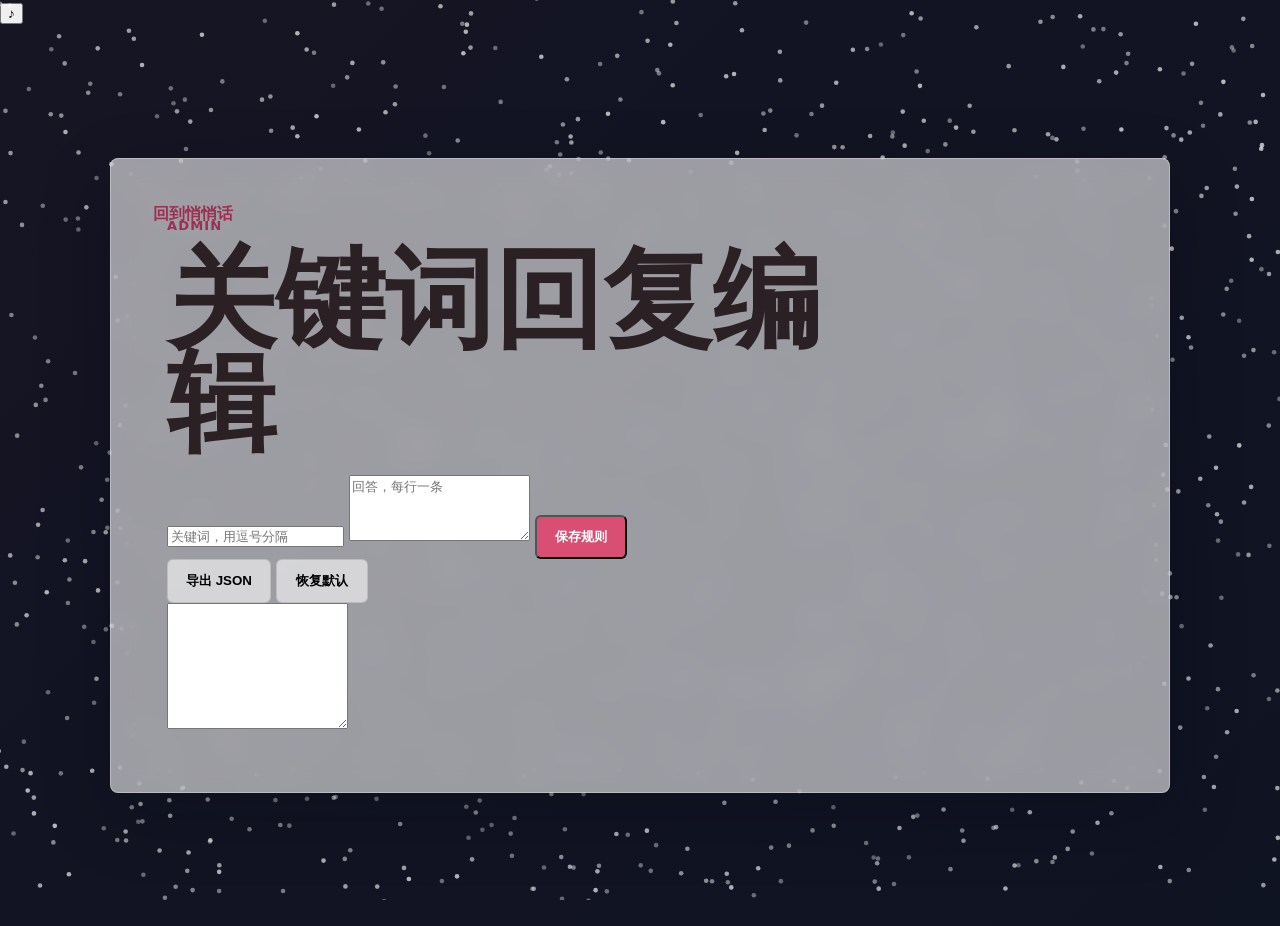
==== admin.html @ f34f83c6 "Expand love site experiences" ====
<!doctype html>
<html lang="zh-CN">
  <head>
    <meta charset="utf-8">
    <meta name="viewport" content="width=device-width, initial-scale=1">
    <title>回复后台 | 给你的一个小宇宙</title>
    <meta name="description" content="编辑悄悄话关键词和回答。">
    <link rel="stylesheet" href="styles.css?v=20260512-expansion">
  </head>
  <body>
    <canvas class="particle-canvas" aria-hidden="true"></canvas>
    <header class="site-topbar">
      <div class="love-timer" aria-label="我们在一起的时间"></div>
      <button class="music-toggle" type="button" aria-label="播放背景音乐">♪</button>
    </header>
    <main class="page-shell content-shell">
      <section class="panel admin-page" aria-labelledby="admin-title">
        <a class="back-link top-link" href="whisper.html">回到悄悄话</a>
        <p class="section-kicker">Admin</p>
        <h1 id="admin-title">关键词回复编辑</h1>
        <form class="admin-form">
          <input name="keywords" type="text" placeholder="关键词，用逗号分隔">
          <textarea name="replies" rows="4" placeholder="回答，每行一条"></textarea>
          <button class="button primary" type="submit">保存规则</button>
        </form>
        <div class="admin-rules"></div>
        <div class="admin-actions">
          <button class="button ghost export-json" type="button">导出 JSON</button>
          <button class="button ghost reset-json" type="button">恢复默认</button>
        </div>
        <textarea class="json-output" rows="8" readonly aria-label="导出的 JSON"></textarea>
      </section>
    </main>
    <script src="home-particles.js?v=20260512-distance-fix"></script>
    <script src="shared.js?v=20260512-expansion"></script>
    <script src="admin.js?v=20260512-expansion"></script>
  </body>
</html>
---- styles.css ----
:root {
  color-scheme: light;
  --ink: #2b2024;
  --muted: #76666b;
  --paper: #fff8f4;
  --rose: #d94f73;
  --rose-deep: #9d2f51;
  --gold: #d4a747;
  --mint: #d9ece4;
  --line: rgba(43, 32, 36, 0.14);
}

* {
  box-sizing: border-box;
}

html {
  scroll-behavior: smooth;
}

body {
  margin: 0;
  min-height: 100vh;
  font-family: "Microsoft YaHei", "PingFang SC", system-ui, sans-serif;
  line-height: 1.6;
  color: var(--ink);
  background:
    linear-gradient(135deg, rgba(44, 24, 36, 0.2), rgba(8, 15, 32, 0.18)),
    url("assets/StarrySky_x4.png") center / cover fixed,
    #101423;
}

.particle-canvas {
  position: fixed;
  inset: 0;
  width: 100%;
  height: 100%;
  pointer-events: none;
  z-index: 0;
}

a {
  color: inherit;
}

.page-shell {
  position: relative;
  z-index: 1;
  width: min(1060px, calc(100% - 32px));
  margin: 0 auto;
  padding: 48px 0;
}

.content-shell {
  min-height: 100vh;
  display: grid;
  align-items: center;
}

.hero,
.panel {
  border: 1px solid rgba(255, 255, 255, 0.32);
  background: rgba(255, 255, 255, 0.58);
  backdrop-filter: blur(14px);
  box-shadow: 0 22px 70px rgba(5, 9, 18, 0.24);
}

.hero {
  background: rgba(255, 255, 255, 0.14);
  min-height: calc(100vh - 96px);
  display: grid;
  align-content: center;
  justify-items: center;
  padding: clamp(48px, 8vw, 96px);
  border-radius: 8px;
  position: relative;
  overflow: hidden;
  text-align: center;
}

.hero h1 {
  max-width: none;
  white-space: nowrap;
  font-size: clamp(3rem, 5.8vw, 6.4rem);
}

.single-page {
  min-height: min(720px, calc(100vh - 96px));
  display: grid;
  align-content: center;
}

.hero::after {
  content: "";
  position: absolute;
  right: clamp(24px, 8vw, 92px);
  bottom: clamp(24px, 6vw, 72px);
  width: clamp(120px, 22vw, 240px);
  aspect-ratio: 1;
  border: 1px solid rgba(217, 79, 115, 0.24);
  border-radius: 50%;
  background: linear-gradient(145deg, rgba(217, 79, 115, 0.18), rgba(217, 236, 228, 0.7));
  z-index: 0;
}

.hero > * {
  position: relative;
  z-index: 1;
}

.eyebrow,
.section-kicker {
  margin: 0 0 12px;
  color: var(--rose-deep);
  font-size: 0.82rem;
  font-weight: 700;
  letter-spacing: 0.08em;
  text-transform: uppercase;
}

h1,
h2,
h3,
p {
  margin-top: 0;
}

h1 {
  max-width: 9ch;
  margin-bottom: 20px;
  font-size: clamp(3rem, 9vw, 6.8rem);
  line-height: 0.95;
  letter-spacing: 0;
}

.single-page h1 {
  max-width: 12ch;
  margin-bottom: 22px;
  font-size: clamp(2.4rem, 7vw, 5.8rem);
}

h2 {
  margin-bottom: 18px;
  font-size: clamp(1.8rem, 4vw, 3rem);
  line-height: 1.15;
}

.moments h2 {
  margin-bottom: 8px;
  font-size: 1.12rem;
}

h3 {
  margin-bottom: 8px;
  font-size: 1.12rem;
}

.actions {
  display: flex;
  flex-wrap: wrap;
  justify-content: center;
  gap: 12px;
  margin-top: 24px;
}

.button {
  display: inline-flex;
  align-items: center;
  justify-content: center;
  min-height: 44px;
  min-width: 92px;
  padding: 10px 18px;
  border-radius: 6px;
  font-weight: 700;
  text-decoration: none;
}

.button.primary {
  color: #fff;
  background: var(--rose);
}

.button.ghost {
  border: 1px solid var(--line);
  background: rgba(255, 255, 255, 0.58);
}

.panel {
  margin-top: 0;
  padding: clamp(28px, 5vw, 56px);
  border-radius: 8px;
  scroll-margin-top: 20px;
}

.letter p:last-child {
  max-width: none;
}

.letter p:not(.section-kicker) {
  max-width: 760px;
  color: var(--muted);
  font-size: 1.05rem;
}

.back-link {
  display: inline-flex;
  margin-top: 26px;
  color: var(--rose-deep);
  font-weight: 700;
  text-decoration: none;
}

.top-link {
  position: absolute;
  top: clamp(24px, 4vw, 42px);
  left: clamp(24px, 4vw, 42px);
  margin-top: 0;
}

.single-page {
  position: relative;
}

.moments {
  display: grid;
  grid-template-columns: repeat(3, minmax(0, 1fr));
  gap: 14px;
}

.moments article {
  min-height: 220px;
  padding: 22px;
  border: 1px solid var(--line);
  border-radius: 8px;
  background: rgba(255, 255, 255, 0.64);
}

.moments span {
  display: inline-flex;
  margin-bottom: 42px;
  color: var(--gold);
  font-weight: 800;
}

.moments p {
  margin-bottom: 0;
  color: var(--muted);
}

.promise {
  display: flex;
  align-items: center;
  gap: 18px;
  background: linear-gradient(135deg, rgba(217, 79, 115, 0.12), rgba(217, 236, 228, 0.72));
}

.promise .back-link {
  margin-top: 0;
  margin-left: auto;
  white-space: nowrap;
}

.promise.single-page {
  grid-template-columns: auto 1fr;
  align-items: center;
  gap: 18px;
}

.promise.single-page .top-link {
  margin-left: 0;
}

.heart-button {
  width: 56px;
  height: 56px;
  flex: 0 0 56px;
  border: 0;
  border-radius: 50%;
  color: #fff;
  background: var(--rose);
  font-size: 1.45rem;
  cursor: pointer;
  box-shadow: 0 12px 28px rgba(217, 79, 115, 0.28);
}

.heart-button:active {
  transform: scale(0.96);
}

#promise-text {
  margin: 0;
  color: var(--rose-deep);
  font-weight: 700;
}

@media (max-width: 760px) {
  .page-shell {
    width: min(100% - 24px, 1060px);
    padding: 24px 0;
  }

  .hero {
    min-height: calc(100vh - 48px);
    padding: 42px 24px;
  }

  .single-page {
    min-height: calc(100vh - 48px);
  }

  .moments {
    grid-template-columns: 1fr;
  }

  .promise {
    align-items: flex-start;
    flex-wrap: wrap;
  }

  .promise .back-link {
    width: auto;
    margin-left: 0;
  }

  .promise.single-page {
    grid-template-columns: 1fr;
    justify-items: start;
  }
}
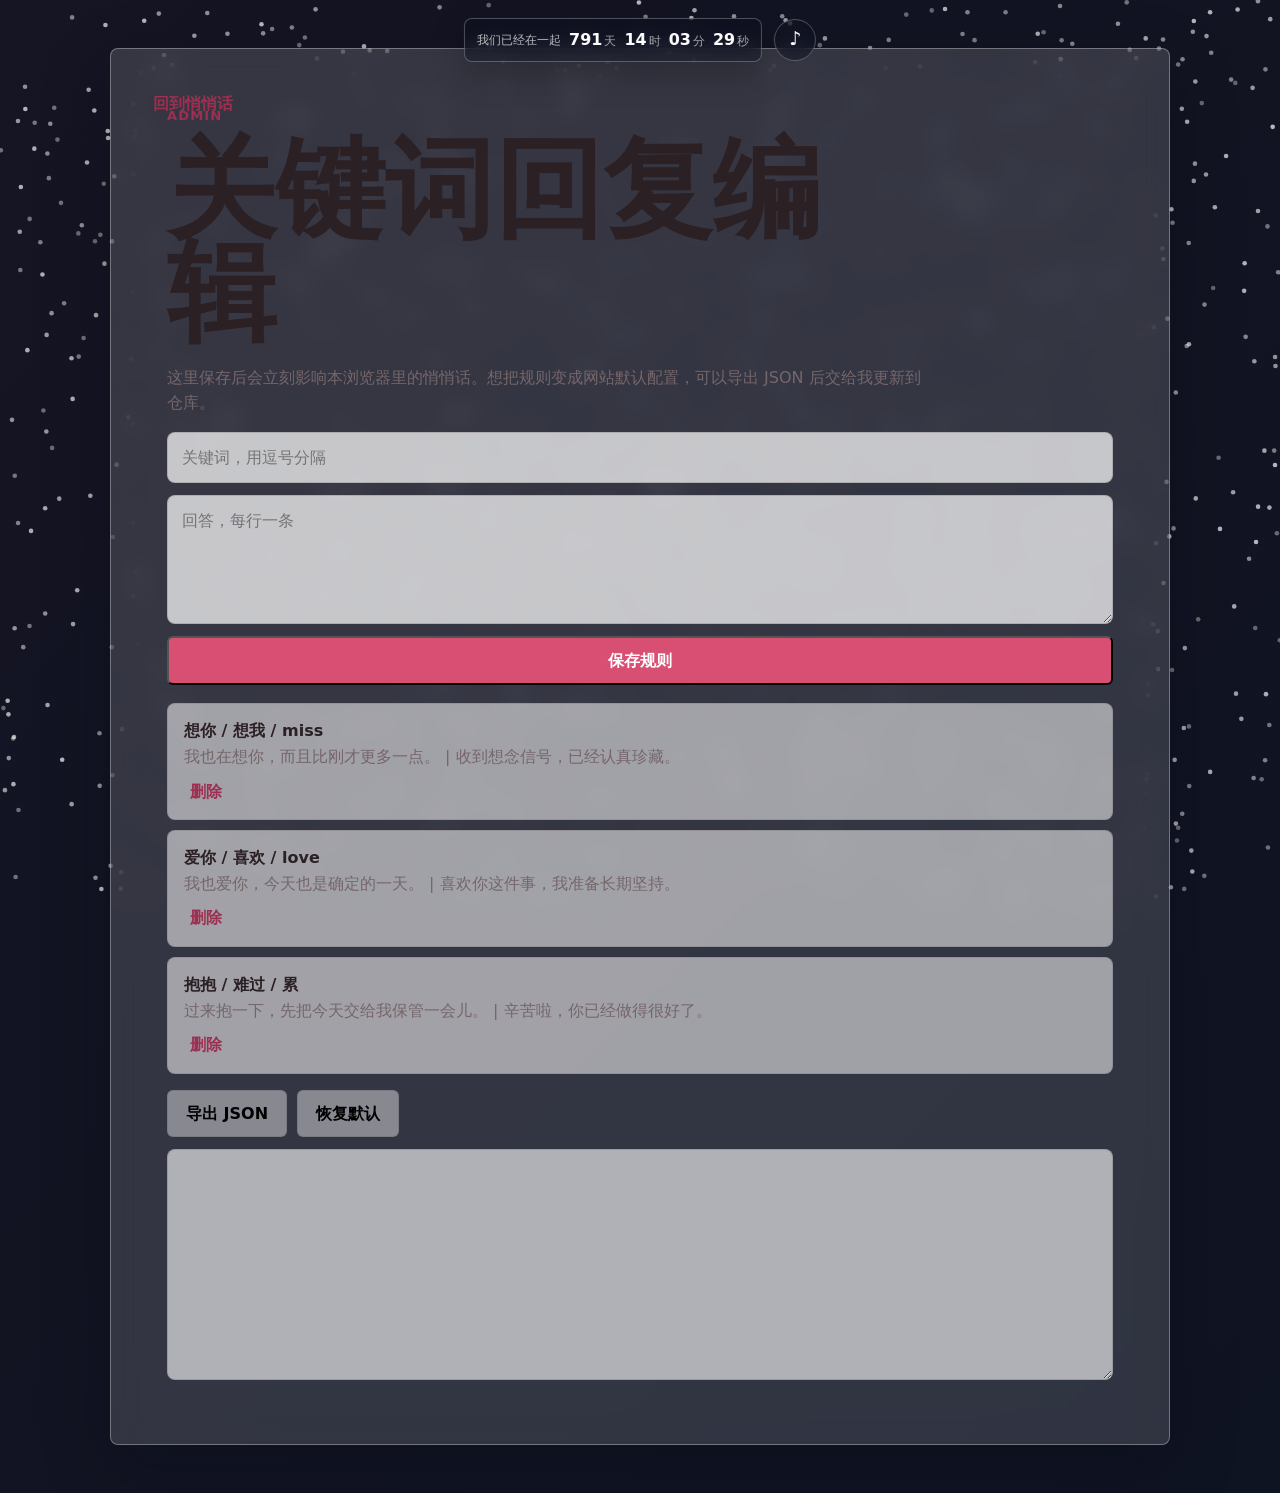
==== commit 9e906f0b: "Fix timer and page transparency" ====
--- a/admin.html
+++ b/admin.html
@@ -18,6 +18,9 @@
         <a class="back-link top-link" href="whisper.html">回到悄悄话</a>
         <p class="section-kicker">Admin</p>
         <h1 id="admin-title">关键词回复编辑</h1>
+        <p class="admin-note">
+          这里保存后会立刻影响本浏览器里的悄悄话。想把规则变成网站默认配置，可以导出 JSON 后交给我更新到仓库。
+        </p>
         <form class="admin-form">
           <input name="keywords" type="text" placeholder="关键词，用逗号分隔">
           <textarea name="replies" rows="4" placeholder="回答，每行一条"></textarea>
--- a/styles.css
+++ b/styles.css
@@ -30,6 +30,12 @@
     #101423;
 }
 
+button,
+input,
+textarea {
+  font: inherit;
+}
+
 .particle-canvas {
   position: fixed;
   inset: 0;
@@ -51,6 +57,80 @@
   padding: 48px 0;
 }
 
+.site-topbar {
+  position: fixed;
+  top: 18px;
+  left: 50%;
+  z-index: 3;
+  display: flex;
+  align-items: center;
+  gap: 12px;
+  transform: translateX(-50%);
+}
+
+.love-timer {
+  display: flex;
+  align-items: center;
+  gap: 8px;
+  padding: 8px 12px;
+  border: 1px solid rgba(255, 255, 255, 0.26);
+  border-radius: 8px;
+  color: #fff;
+  background: rgba(10, 15, 30, 0.38);
+  backdrop-filter: blur(10px);
+  box-shadow: 0 12px 34px rgba(0, 0, 0, 0.22);
+}
+
+.timer-prefix {
+  color: rgba(255, 255, 255, 0.72);
+  font-size: 0.78rem;
+  white-space: nowrap;
+}
+
+.timer-unit {
+  display: inline-grid;
+  grid-template-columns: auto auto;
+  align-items: baseline;
+  gap: 2px;
+}
+
+.timer-number {
+  min-width: 2ch;
+  color: #fff;
+  font-weight: 800;
+  font-variant-numeric: tabular-nums;
+}
+
+.timer-number.tick {
+  animation: timerTick 420ms ease;
+}
+
+.timer-label {
+  color: rgba(255, 255, 255, 0.62);
+  font-size: 0.72rem;
+}
+
+.music-toggle,
+.arrow-button {
+  border: 1px solid rgba(255, 255, 255, 0.26);
+  color: #fff;
+  background: rgba(10, 15, 30, 0.38);
+  backdrop-filter: blur(10px);
+  cursor: pointer;
+}
+
+.music-toggle {
+  width: 42px;
+  height: 42px;
+  border-radius: 50%;
+  font-size: 1.2rem;
+}
+
+.music-toggle.is-on {
+  color: #ffd7e2;
+  border-color: rgba(255, 215, 226, 0.72);
+}
+
 .content-shell {
   min-height: 100vh;
   display: grid;
@@ -60,13 +140,12 @@
 .hero,
 .panel {
   border: 1px solid rgba(255, 255, 255, 0.32);
-  background: rgba(255, 255, 255, 0.58);
+  background: rgba(255, 255, 255, 0.14);
   backdrop-filter: blur(14px);
   box-shadow: 0 22px 70px rgba(5, 9, 18, 0.24);
 }
 
 .hero {
-  background: rgba(255, 255, 255, 0.14);
   min-height: calc(100vh - 96px);
   display: grid;
   align-content: center;
@@ -182,7 +261,13 @@
 
 .button.ghost {
   border: 1px solid var(--line);
-  background: rgba(255, 255, 255, 0.58);
+  background: rgba(255, 255, 255, 0.42);
+}
+
+.button:disabled,
+input:disabled {
+  cursor: not-allowed;
+  opacity: 0.52;
 }
 
 .panel {
@@ -268,6 +353,259 @@
 
 .promise.single-page .top-link {
   margin-left: 0;
+}
+
+.admin-link {
+  position: absolute;
+  top: clamp(24px, 4vw, 42px);
+  right: clamp(24px, 4vw, 42px);
+  color: var(--rose-deep);
+  font-weight: 700;
+  text-decoration: none;
+}
+
+.wish-form,
+.chat-form,
+.admin-form {
+  display: grid;
+  gap: 12px;
+}
+
+.wish-form,
+.chat-form {
+  grid-template-columns: minmax(0, 1fr) auto;
+}
+
+.wish-input,
+.chat-input,
+.admin-form input,
+.admin-form textarea {
+  width: 100%;
+  border: 1px solid rgba(43, 32, 36, 0.16);
+  border-radius: 8px;
+  padding: 12px 14px;
+  color: var(--ink);
+  background: rgba(255, 255, 255, 0.72);
+}
+
+.wish-count {
+  color: var(--muted);
+}
+
+.wish-list,
+.admin-rules {
+  display: grid;
+  gap: 10px;
+  margin-top: 18px;
+}
+
+.wish-item,
+.rule-card {
+  padding: 14px 16px;
+  border: 1px solid rgba(43, 32, 36, 0.12);
+  border-radius: 8px;
+  background: rgba(255, 255, 255, 0.54);
+}
+
+.wish-item span {
+  color: var(--gold);
+  font-weight: 800;
+}
+
+.wish-item p,
+.rule-card p {
+  margin-bottom: 0;
+  color: var(--muted);
+}
+
+.wish-star,
+.wish-spark {
+  position: fixed;
+  z-index: 4;
+  pointer-events: none;
+}
+
+.wish-star {
+  color: #fff4ad;
+  font-size: 2rem;
+  filter: drop-shadow(0 0 18px rgba(255, 244, 173, 0.8));
+  transform: translate(-50%, -50%) scale(0.6);
+  opacity: 0;
+}
+
+.wish-star.fly {
+  animation: wishFly 1000ms cubic-bezier(0.22, 0.74, 0.24, 1) forwards;
+}
+
+.wish-spark {
+  width: 5px;
+  height: 5px;
+  border-radius: 50%;
+  background: #fff;
+  animation: wishSpark 820ms ease-out forwards;
+}
+
+.gift-carousel {
+  display: grid;
+  grid-template-columns: auto minmax(260px, 520px) auto;
+  align-items: center;
+  justify-content: center;
+  gap: 16px;
+}
+
+.arrow-button {
+  width: 46px;
+  height: 46px;
+  border-radius: 50%;
+  font-size: 2rem;
+  line-height: 1;
+}
+
+.gift-card {
+  position: relative;
+  overflow: hidden;
+  width: min(520px, 70vw);
+  aspect-ratio: 4 / 3;
+  border-radius: 8px;
+  box-shadow: 0 18px 48px rgba(0, 0, 0, 0.24);
+}
+
+.gift-image,
+.scratch-layer {
+  position: absolute;
+  inset: 0;
+}
+
+.gift-image {
+  display: grid;
+  align-content: center;
+  justify-items: center;
+  gap: 12px;
+  padding: 32px;
+  color: var(--ink);
+  text-align: center;
+}
+
+.gift-image strong {
+  font-size: clamp(1.6rem, 4vw, 3rem);
+}
+
+.gift-image span {
+  color: var(--muted);
+  font-weight: 700;
+}
+
+.scratch-layer {
+  cursor: crosshair;
+  touch-action: none;
+}
+
+.gift-caption {
+  margin: 16px 0 0;
+  color: var(--muted);
+  text-align: center;
+}
+
+.chat-window {
+  overflow: auto;
+  display: grid;
+  align-content: start;
+  gap: 10px;
+  height: min(38vh, 320px);
+  margin-bottom: 16px;
+  padding: 16px;
+  border: 1px solid rgba(43, 32, 36, 0.12);
+  border-radius: 8px;
+  background: rgba(255, 255, 255, 0.42);
+}
+
+.chat-bubble {
+  width: fit-content;
+  max-width: min(520px, 82%);
+  margin: 0;
+  padding: 10px 14px;
+  border-radius: 8px;
+}
+
+.chat-bubble.bot {
+  color: var(--ink);
+  background: rgba(255, 255, 255, 0.76);
+}
+
+.chat-bubble.user {
+  justify-self: end;
+  color: #fff;
+  background: var(--rose);
+}
+
+.admin-page {
+  min-height: calc(100vh - 96px);
+}
+
+.admin-actions {
+  display: flex;
+  flex-wrap: wrap;
+  gap: 10px;
+  margin-top: 16px;
+}
+
+.admin-note {
+  max-width: 760px;
+  color: var(--muted);
+}
+
+.json-output {
+  width: 100%;
+  margin-top: 12px;
+  border: 1px solid rgba(43, 32, 36, 0.16);
+  border-radius: 8px;
+  padding: 12px;
+  background: rgba(255, 255, 255, 0.62);
+}
+
+.text-button {
+  margin-top: 8px;
+  border: 0;
+  color: var(--rose-deep);
+  background: transparent;
+  cursor: pointer;
+  font-weight: 700;
+}
+
+@keyframes timerTick {
+  0% {
+    transform: translateY(8px);
+    opacity: 0.2;
+  }
+  60% {
+    transform: translateY(-2px);
+    opacity: 1;
+  }
+  100% {
+    transform: translateY(0);
+  }
+}
+
+@keyframes wishFly {
+  0% {
+    transform: translate(-50%, -50%) scale(0.6);
+    opacity: 0;
+  }
+  18% {
+    opacity: 1;
+  }
+  100% {
+    top: 18vh;
+    transform: translate(-50%, -50%) scale(1.1) rotate(28deg);
+    opacity: 0.88;
+  }
+}
+
+@keyframes wishSpark {
+  to {
+    transform: translate(var(--x), var(--y)) scale(0);
+    opacity: 0;
+  }
 }
 
 .heart-button {
@@ -299,6 +637,21 @@
     padding: 24px 0;
   }
 
+  .site-topbar {
+    top: 10px;
+    width: calc(100% - 18px);
+    justify-content: center;
+  }
+
+  .love-timer {
+    gap: 5px;
+    padding: 7px 9px;
+  }
+
+  .timer-prefix {
+    display: none;
+  }
+
   .hero {
     min-height: calc(100vh - 48px);
     padding: 42px 24px;
@@ -326,4 +679,18 @@
     grid-template-columns: 1fr;
     justify-items: start;
   }
-}
+
+  .wish-form,
+  .chat-form,
+  .gift-carousel {
+    grid-template-columns: 1fr;
+  }
+
+  .arrow-button {
+    justify-self: center;
+  }
+
+  .gift-card {
+    width: min(100%, 420px);
+  }
+}
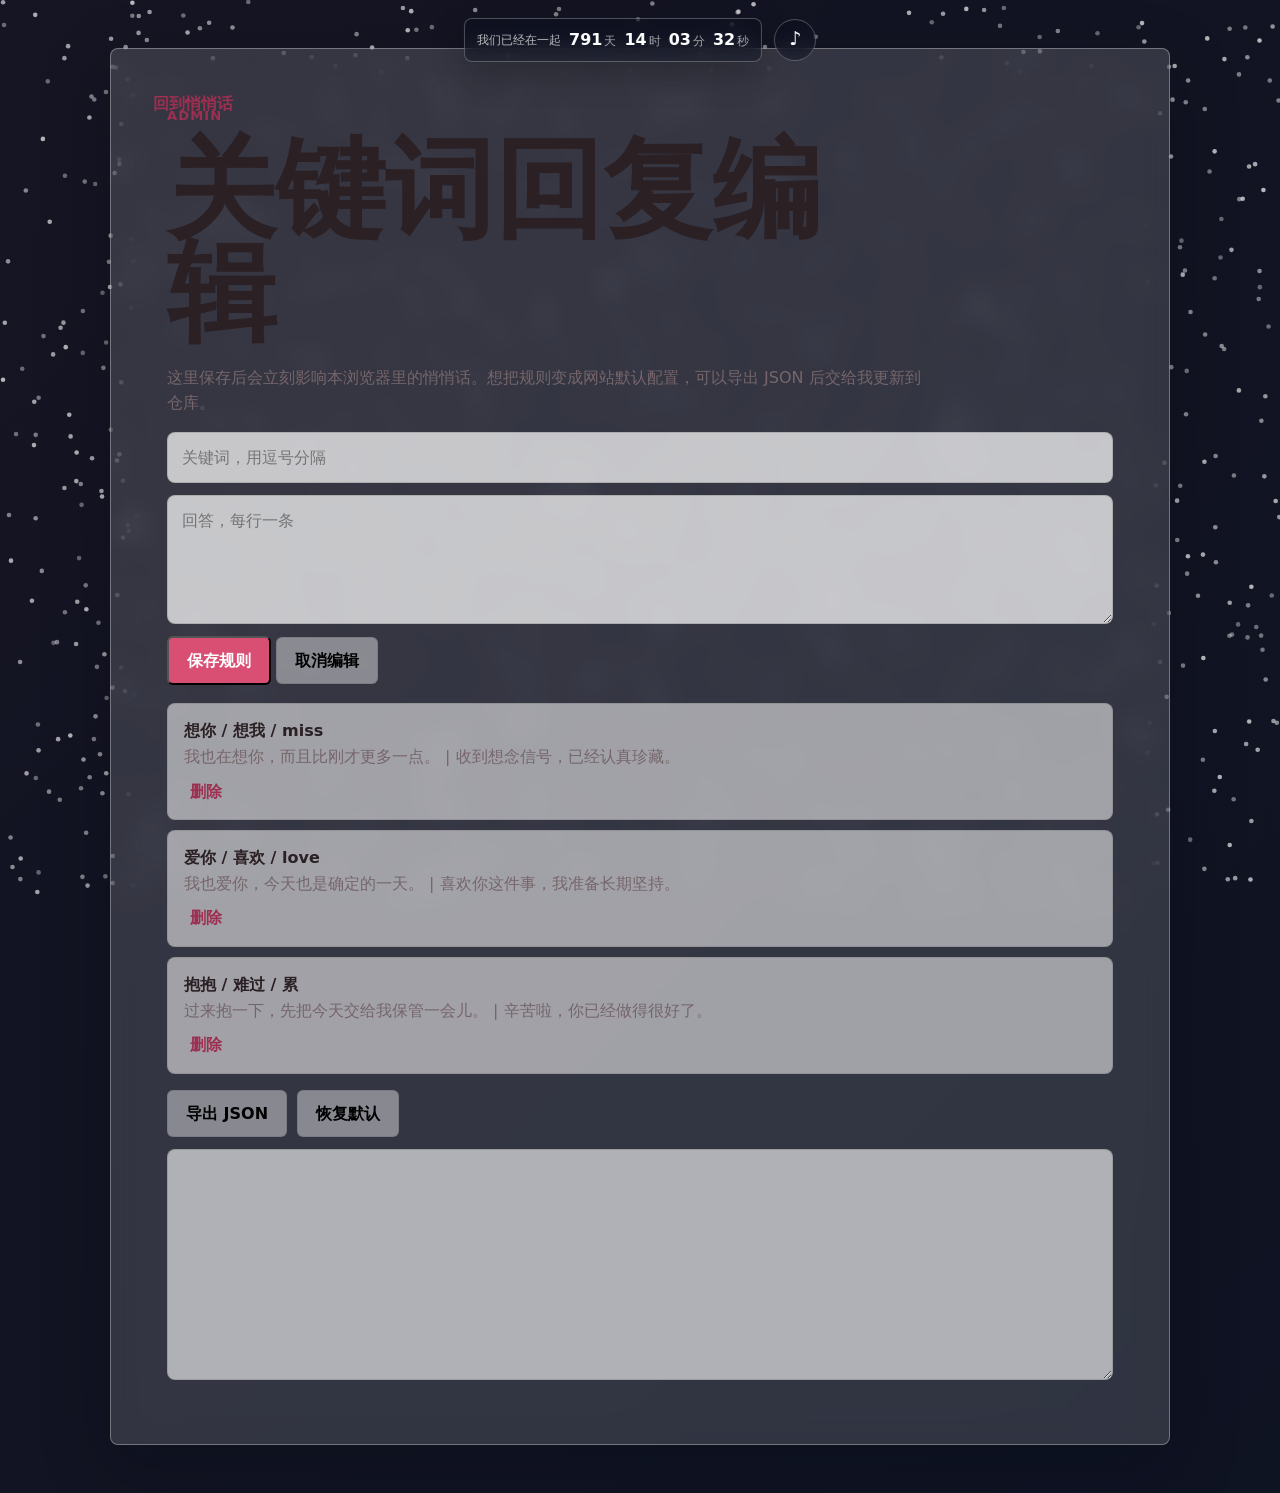
==== commit a056e80c: "Improve whisper editing and typing delay" ====
--- a/admin.html
+++ b/admin.html
@@ -5,7 +5,7 @@
     <meta name="viewport" content="width=device-width, initial-scale=1">
     <title>回复后台 | 给你的一个小宇宙</title>
     <meta name="description" content="编辑悄悄话关键词和回答。">
-    <link rel="stylesheet" href="styles.css?v=20260512-expansion">
+    <link rel="stylesheet" href="styles.css?v=20260512-chat-edit">
   </head>
   <body>
     <canvas class="particle-canvas" aria-hidden="true"></canvas>
@@ -24,7 +24,10 @@
         <form class="admin-form">
           <input name="keywords" type="text" placeholder="关键词，用逗号分隔">
           <textarea name="replies" rows="4" placeholder="回答，每行一条"></textarea>
-          <button class="button primary" type="submit">保存规则</button>
+          <div class="admin-form-actions">
+            <button class="button primary save-rule" type="submit">保存规则</button>
+            <button class="button ghost cancel-edit" type="button" hidden>取消编辑</button>
+          </div>
         </form>
         <div class="admin-rules"></div>
         <div class="admin-actions">
@@ -36,6 +39,6 @@
     </main>
     <script src="home-particles.js?v=20260512-distance-fix"></script>
     <script src="shared.js?v=20260512-expansion"></script>
-    <script src="admin.js?v=20260512-expansion"></script>
+    <script src="admin.js?v=20260512-chat-edit"></script>
   </body>
 </html>
